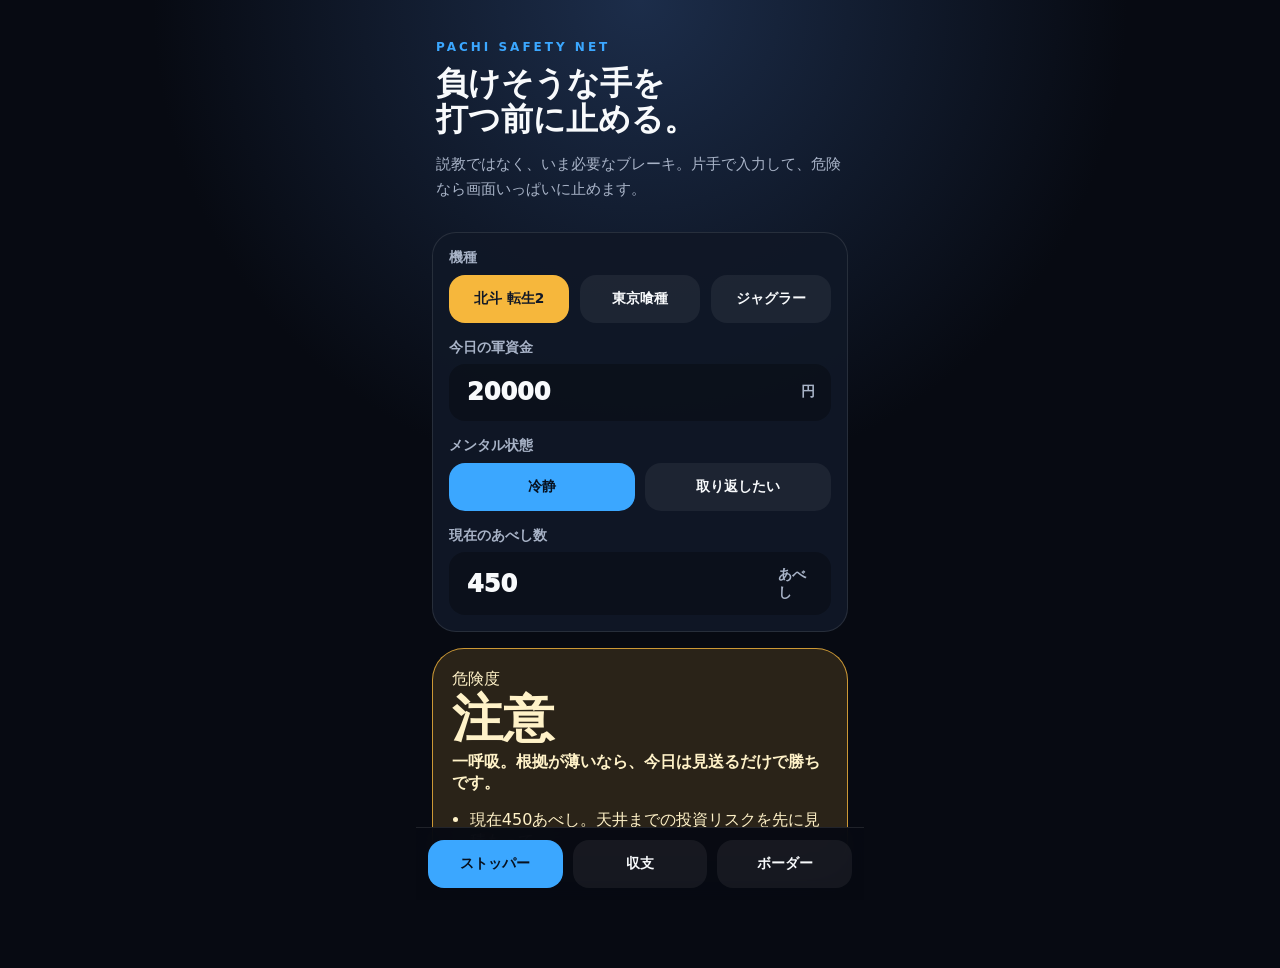
==== index.html @ 3b186566 "Add one-click Windows mobile preview" ====
<!doctype html>
<html lang="ja">
<head>
  <meta charset="utf-8" />
  <meta name="viewport" content="width=device-width, initial-scale=1, viewport-fit=cover" />
  <title>Pachi Safety Net</title>
  <meta name="description" content="感情打ちを止めるスマホファースト収支管理アプリ" />
  <link rel="stylesheet" href="./styles.css" />
</head>
<body>
  <main class="phone-shell">
    <header class="hero">
      <p class="eyebrow">PACHI SAFETY NET</p>
      <h1>負けそうな手を<br />打つ前に止める。</h1>
      <p class="lead">説教ではなく、いま必要なブレーキ。片手で入力して、危険なら画面いっぱいに止めます。</p>
    </header>

    <section id="stopper" class="screen is-active" aria-labelledby="stopper-title">
      <h2 id="stopper-title" class="sr-only">メンタル＆軍資金ストッパー</h2>
      <div class="panel">
        <label class="field-label">機種</label>
        <div class="machine-grid" role="group" aria-label="機種選択">
          <button class="machine-btn is-selected" data-machine="hokuto">北斗 転生2</button>
          <button class="machine-btn" data-machine="tokyo">東京喰種</button>
          <button class="machine-btn" data-machine="juggler">ジャグラー</button>
        </div>

        <label class="number-field">今日の軍資金
          <span><input id="bankroll" type="number" inputmode="numeric" value="20000" />円</span>
        </label>

        <label class="field-label mental-label">メンタル状態</label>
        <div class="mental-grid" role="group" aria-label="メンタル状態">
          <button class="mental-btn is-selected" data-mental="calm">冷静</button>
          <button class="mental-btn" data-mental="tilt">取り返したい</button>
        </div>

        <div id="machine-fields"></div>
      </div>

      <article id="risk-card" class="risk-card caution" aria-live="polite"></article>
    </section>

    <section id="dashboard" class="screen" aria-labelledby="dashboard-title">
      <div class="card">
        <h2 id="dashboard-title">今週の反省レポート</h2>
        <p id="net-total" class="net-total">0円</p>
        <p id="worst-tag" class="muted">最多敗因: まだ記録なし</p>
      </div>

      <div class="card">
        <h2>収支を追加</h2>
        <div class="entry-grid">
          <label>機種<input id="entry-machine" value="ジャグラー" /></label>
          <label>敗因タグ<input id="entry-tag" value="オカルト全ツッパ" /></label>
          <label>投資<input id="entry-invest" type="number" inputmode="numeric" value="12000" /></label>
          <label>回収<input id="entry-payout" type="number" inputmode="numeric" value="0" /></label>
        </div>
        <button id="add-session" class="primary-cta">記録する</button>
      </div>

      <div id="session-list" class="session-list"></div>
    </section>

    <section id="borders" class="screen" aria-labelledby="borders-title">
      <h2 id="borders-title" class="sr-only">機種別ボーダーライン</h2>
      <div id="border-list" class="border-list"></div>
    </section>
  </main>

  <nav class="bottom-tabs" aria-label="画面切り替え">
    <button class="tab-btn is-selected" data-tab="stopper">ストッパー</button>
    <button class="tab-btn" data-tab="dashboard">収支</button>
    <button class="tab-btn" data-tab="borders">ボーダー</button>
  </nav>

  <script src="./app.js"></script>
</body>
</html>
---- styles.css ----
:root {
  color-scheme: dark;
  --bg: #070a12;
  --panel: #101827;
  --soft: #172033;
  --gold: #f6b73c;
  --orange: #ff7a1a;
  --blue: #3ba7ff;
  --text: #f8fafc;
  --muted: #a8b3c7;
}
* { box-sizing: border-box; -webkit-tap-highlight-color: transparent; }
body {
  margin: 0;
  min-height: 100svh;
  background: radial-gradient(circle at top, #1c2d4a, var(--bg) 42%);
  color: var(--text);
  font-family: system-ui, -apple-system, BlinkMacSystemFont, "Segoe UI", sans-serif;
}
button, input { font: inherit; }
button { border: 0; color: inherit; cursor: pointer; }
input { width: 100%; border: 0; background: transparent; color: var(--text); outline: none; }
.phone-shell { max-width: 28rem; min-height: 100svh; margin: 0 auto; padding: 1.5rem 1rem 6rem; }
.hero { padding: .25rem .25rem 1rem; }
.eyebrow { color: var(--blue); font-size: .75rem; font-weight: 800; letter-spacing: .25em; }
h1 { margin: .5rem 0 0; font-size: 2rem; line-height: 1.12; }
.lead, .muted { color: var(--muted); font-size: .92rem; line-height: 1.65; }
.screen { display: none; }
.screen.is-active { display: block; }
.panel, .card, .border-card, .session-item { background: rgba(16,24,39,.94); border: 1px solid rgba(255,255,255,.1); border-radius: 1.5rem; padding: 1rem; }
.field-label, .number-field, .entry-grid label { display: block; color: var(--muted); font-size: .86rem; font-weight: 700; }
.machine-grid, .mental-grid, .entry-grid { display: grid; gap: .65rem; }
.machine-grid { grid-template-columns: repeat(3, 1fr); margin-top: .5rem; }
.mental-grid { grid-template-columns: repeat(2, 1fr); margin-top: .5rem; }
.machine-btn, .mental-btn, .tab-btn { min-height: 3rem; border-radius: 1rem; background: rgba(255,255,255,.06); font-size: .86rem; font-weight: 900; }
.machine-btn.is-selected { background: var(--gold); color: #111827; }
.mental-btn.is-selected[data-mental="calm"], .tab-btn.is-selected { background: var(--blue); color: #07111f; }
.mental-btn.is-selected[data-mental="tilt"] { background: var(--orange); color: #190a00; }
.mental-label, .number-field { margin-top: 1rem; }
.number-field span, .entry-grid input { display: flex; align-items: center; gap: .5rem; margin-top: .45rem; border-radius: 1rem; background: rgba(0,0,0,.28); padding: .85rem 1rem; color: var(--muted); }
.number-field input { font-size: 1.5rem; font-weight: 950; }
.risk-card { margin-top: 1rem; border: 1px solid; border-radius: 2rem; padding: 1.2rem; }
.risk-card h2 { margin: .2rem 0; font-size: 3.2rem; line-height: 1; }
.risk-card p { margin: .5rem 0 0; font-weight: 800; }
.risk-card ul { margin: 1rem 0 0; padding-left: 1.1rem; color: inherit; }
.risk-card.safe { border-color: rgba(59,167,255,.75); background: rgba(59,167,255,.15); color: #d9efff; }
.risk-card.caution { border-color: rgba(246,183,60,.8); background: rgba(246,183,60,.15); color: #fff2c8; }
.risk-card.danger { border-color: var(--orange); background: rgba(255,122,26,.2); box-shadow: 0 0 34px rgba(255,122,26,.25); color: #fff7ed; }
.card, .border-card, .session-item { margin-bottom: .9rem; }
.card h2, .border-card h2 { margin: 0 0 .8rem; color: var(--blue); font-size: .9rem; }
.net-total { margin: 0; font-size: 2rem; font-weight: 950; }
.entry-grid { grid-template-columns: repeat(2, minmax(0, 1fr)); }
.primary-cta { width: 100%; min-height: 3.5rem; margin-top: 1rem; border-radius: 1rem; background: var(--gold); color: #111827; font-weight: 950; }
.session-item b { display: inline-block; margin-bottom: .35rem; }
.session-item strong { float: right; }
.border-card .border-line { color: var(--gold); font-size: 1.2rem; font-weight: 950; }
.bottom-tabs { position: fixed; inset: auto 0 0; display: grid; grid-template-columns: repeat(3, 1fr); gap: .6rem; max-width: 28rem; margin: 0 auto; padding: .75rem .75rem max(.75rem, env(safe-area-inset-bottom)); border-top: 1px solid rgba(255,255,255,.1); background: rgba(7,10,18,.95); backdrop-filter: blur(16px); }
.sr-only { position: absolute; width: 1px; height: 1px; overflow: hidden; clip: rect(0,0,0,0); white-space: nowrap; }
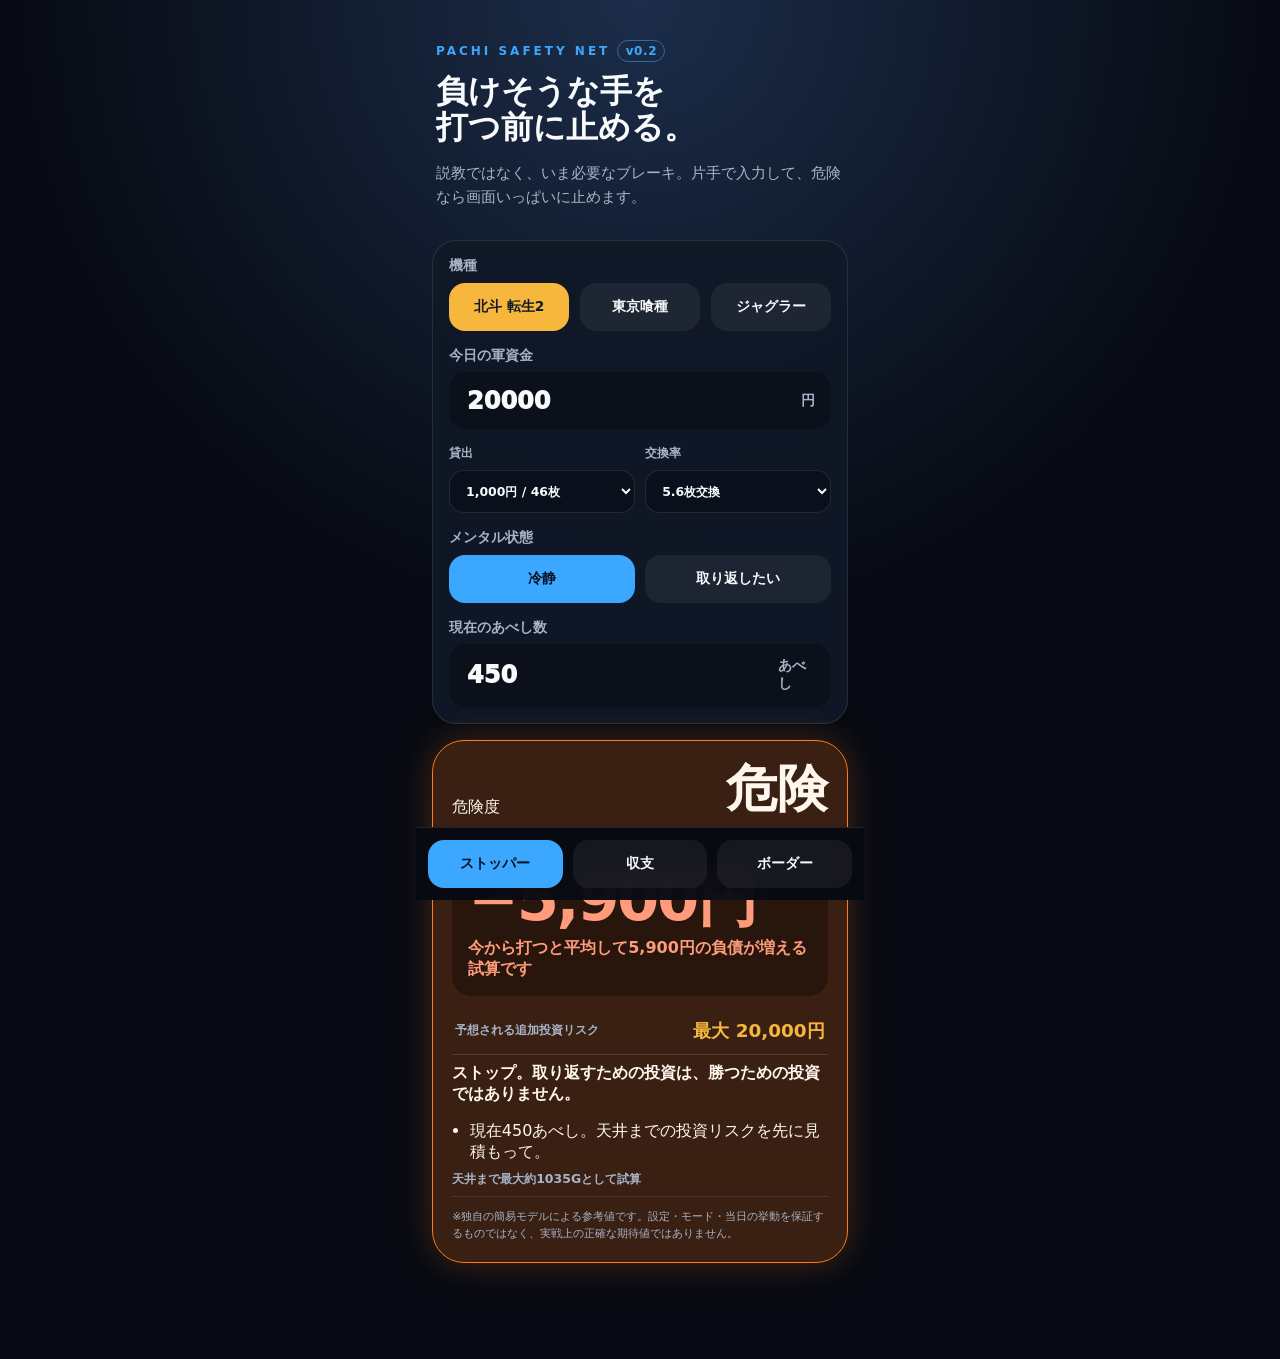
==== commit 2c5944c9: "Bust stale mobile asset caches" ====
--- a/index.html
+++ b/index.html
@@ -3,14 +3,15 @@
 <head>
   <meta charset="utf-8" />
   <meta name="viewport" content="width=device-width, initial-scale=1, viewport-fit=cover" />
+  <meta http-equiv="Cache-Control" content="no-cache, no-store, must-revalidate" />
   <title>Pachi Safety Net</title>
   <meta name="description" content="感情打ちを止めるスマホファースト収支管理アプリ" />
-  <link rel="stylesheet" href="./styles.css" />
+  <link rel="stylesheet" href="./styles.css?v=0.2.0" />
 </head>
 <body>
   <main class="phone-shell">
     <header class="hero">
-      <p class="eyebrow">PACHI SAFETY NET</p>
+      <p class="eyebrow">PACHI SAFETY NET <span class="version-badge">v0.2</span></p>
       <h1>負けそうな手を<br />打つ前に止める。</h1>
       <p class="lead">説教ではなく、いま必要なブレーキ。片手で入力して、危険なら画面いっぱいに止めます。</p>
     </header>
@@ -28,6 +29,23 @@
         <label class="number-field">今日の軍資金
           <span><input id="bankroll" type="number" inputmode="numeric" value="20000" />円</span>
         </label>
+
+        <div class="rate-settings">
+          <label>貸出
+            <select id="lend-coins">
+              <option value="46">1,000円 / 46枚</option>
+              <option value="47">1,000円 / 47枚</option>
+              <option value="50">1,000円 / 50枚</option>
+            </select>
+          </label>
+          <label>交換率
+            <select id="exchange-rate">
+              <option value="5">等価（5.0枚）</option>
+              <option value="5.2">5.2枚交換</option>
+              <option value="5.6" selected>5.6枚交換</option>
+            </select>
+          </label>
+        </div>
 
         <label class="field-label mental-label">メンタル状態</label>
         <div class="mental-grid" role="group" aria-label="メンタル状態">
@@ -74,6 +92,7 @@
     <button class="tab-btn" data-tab="borders">ボーダー</button>
   </nav>
 
-  <script src="./app.js"></script>
+  <script src="./calculator.js?v=0.2.0"></script>
+  <script src="./app.js?v=0.2.0"></script>
 </body>
 </html>
--- a/styles.css
+++ b/styles.css
@@ -17,12 +17,14 @@
   color: var(--text);
   font-family: system-ui, -apple-system, BlinkMacSystemFont, "Segoe UI", sans-serif;
 }
-button, input { font: inherit; }
+button, input, select { font: inherit; }
 button { border: 0; color: inherit; cursor: pointer; }
 input { width: 100%; border: 0; background: transparent; color: var(--text); outline: none; }
+select { width: 100%; margin-top: .45rem; border: 1px solid rgba(255,255,255,.1); border-radius: .9rem; background: #090f1b; color: var(--text); padding: .75rem; }
 .phone-shell { max-width: 28rem; min-height: 100svh; margin: 0 auto; padding: 1.5rem 1rem 6rem; }
 .hero { padding: .25rem .25rem 1rem; }
 .eyebrow { color: var(--blue); font-size: .75rem; font-weight: 800; letter-spacing: .25em; }
+.version-badge { display: inline-block; border: 1px solid rgba(59,167,255,.5); border-radius: 999px; padding: .2rem .45rem; letter-spacing: .05em; }
 h1 { margin: .5rem 0 0; font-size: 2rem; line-height: 1.12; }
 .lead, .muted { color: var(--muted); font-size: .92rem; line-height: 1.65; }
 .screen { display: none; }
@@ -32,6 +34,8 @@
 .machine-grid, .mental-grid, .entry-grid { display: grid; gap: .65rem; }
 .machine-grid { grid-template-columns: repeat(3, 1fr); margin-top: .5rem; }
 .mental-grid { grid-template-columns: repeat(2, 1fr); margin-top: .5rem; }
+.rate-settings { display: grid; grid-template-columns: 1fr 1fr; gap: .65rem; margin-top: 1rem; }
+.rate-settings label { color: var(--muted); font-size: .78rem; font-weight: 800; }
 .machine-btn, .mental-btn, .tab-btn { min-height: 3rem; border-radius: 1rem; background: rgba(255,255,255,.06); font-size: .86rem; font-weight: 900; }
 .machine-btn.is-selected { background: var(--gold); color: #111827; }
 .mental-btn.is-selected[data-mental="calm"], .tab-btn.is-selected { background: var(--blue); color: #07111f; }
@@ -46,6 +50,16 @@
 .risk-card.safe { border-color: rgba(59,167,255,.75); background: rgba(59,167,255,.15); color: #d9efff; }
 .risk-card.caution { border-color: rgba(246,183,60,.8); background: rgba(246,183,60,.15); color: #fff2c8; }
 .risk-card.danger { border-color: var(--orange); background: rgba(255,122,26,.2); box-shadow: 0 0 34px rgba(255,122,26,.25); color: #fff7ed; }
+.risk-heading { display: flex; align-items: end; justify-content: space-between; }
+.money-impact { margin-top: 1rem; border-radius: 1.25rem; padding: 1rem; background: rgba(0,0,0,.3); }
+.money-impact span, .risk-cost span { display: block; color: var(--muted); font-size: .76rem; font-weight: 800; }
+.money-impact strong { display: block; margin-top: .15rem; font-size: clamp(2.4rem, 13vw, 3.8rem); line-height: 1; letter-spacing: -.04em; }
+.money-impact.is-negative strong, .money-impact.is-negative p { color: #ff9b7b; }
+.money-impact.is-positive strong { color: #78c8ff; }
+.risk-cost { display: flex; align-items: center; justify-content: space-between; gap: 1rem; margin-top: .7rem; border-bottom: 1px solid rgba(255,255,255,.12); padding: .7rem .2rem; }
+.risk-cost b { color: var(--gold); font-size: 1.15rem; white-space: nowrap; }
+.estimate-note { color: var(--muted); font-size: .78rem; }
+.estimate-disclaimer { border-top: 1px solid rgba(255,255,255,.1); padding-top: .75rem; color: var(--muted); font-size: .68rem; font-weight: 500 !important; line-height: 1.55; }
 .card, .border-card, .session-item { margin-bottom: .9rem; }
 .card h2, .border-card h2 { margin: 0 0 .8rem; color: var(--blue); font-size: .9rem; }
 .net-total { margin: 0; font-size: 2rem; font-weight: 950; }
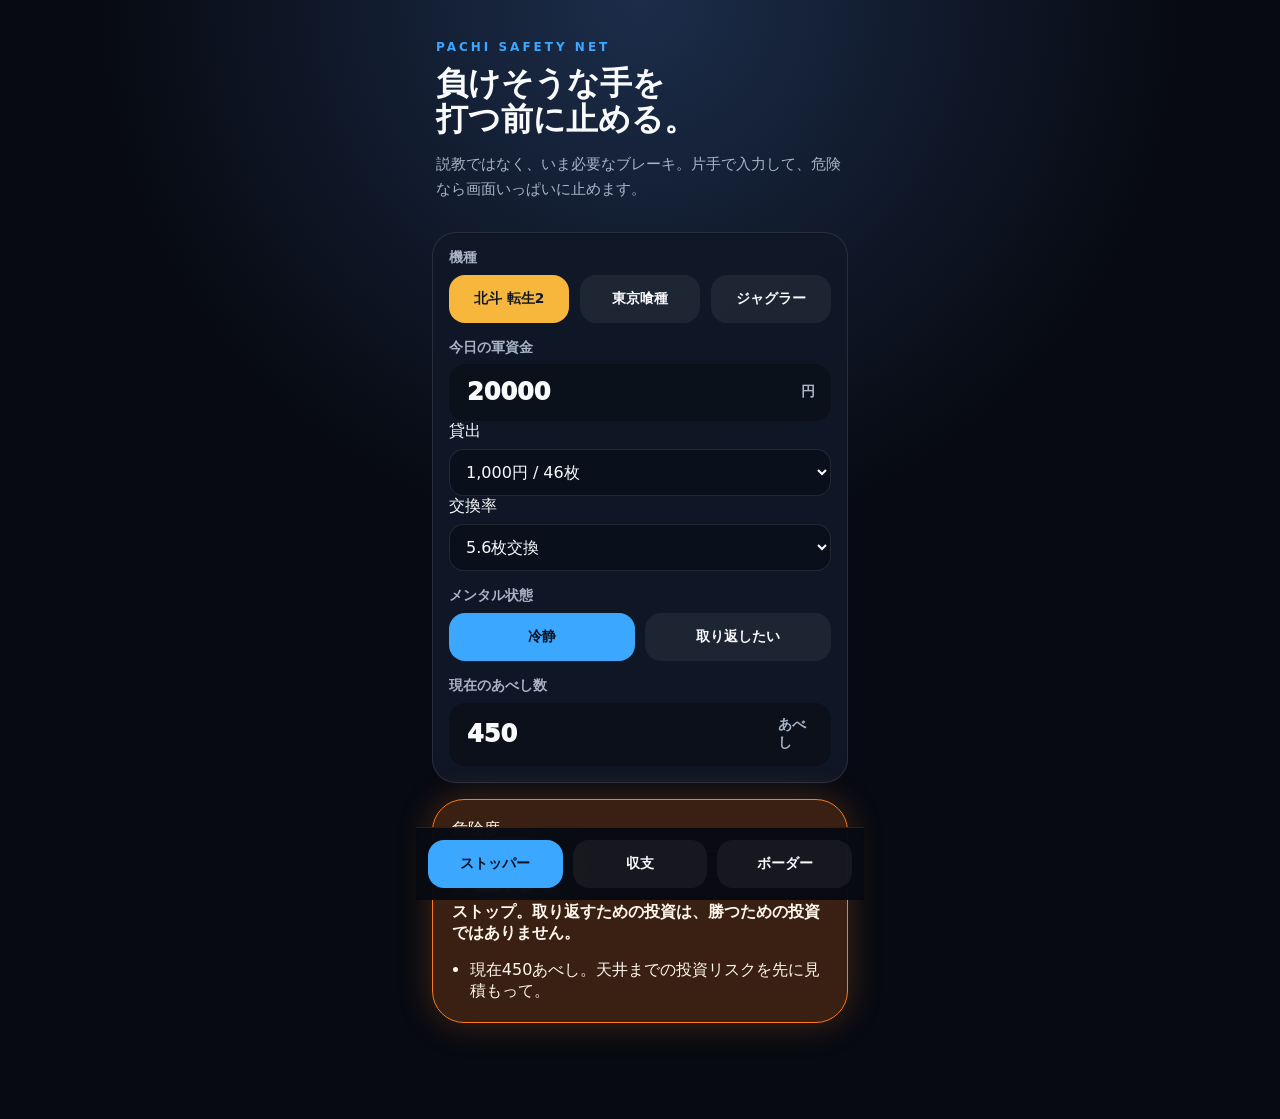
==== commit ab8f818d: "Merge branch 'main' into codex-tcy6so" ====
--- a/index.html
+++ b/index.html
@@ -11,7 +11,7 @@
 <body>
   <main class="phone-shell">
     <header class="hero">
-      <p class="eyebrow">PACHI SAFETY NET <span class="version-badge">v0.2</span></p>
+      <p class="eyebrow">PACHI SAFETY NET</p>
       <h1>負けそうな手を<br />打つ前に止める。</h1>
       <p class="lead">説教ではなく、いま必要なブレーキ。片手で入力して、危険なら画面いっぱいに止めます。</p>
     </header>
--- a/styles.css
+++ b/styles.css
@@ -34,8 +34,6 @@
 .machine-grid, .mental-grid, .entry-grid { display: grid; gap: .65rem; }
 .machine-grid { grid-template-columns: repeat(3, 1fr); margin-top: .5rem; }
 .mental-grid { grid-template-columns: repeat(2, 1fr); margin-top: .5rem; }
-.rate-settings { display: grid; grid-template-columns: 1fr 1fr; gap: .65rem; margin-top: 1rem; }
-.rate-settings label { color: var(--muted); font-size: .78rem; font-weight: 800; }
 .machine-btn, .mental-btn, .tab-btn { min-height: 3rem; border-radius: 1rem; background: rgba(255,255,255,.06); font-size: .86rem; font-weight: 900; }
 .machine-btn.is-selected { background: var(--gold); color: #111827; }
 .mental-btn.is-selected[data-mental="calm"], .tab-btn.is-selected { background: var(--blue); color: #07111f; }
